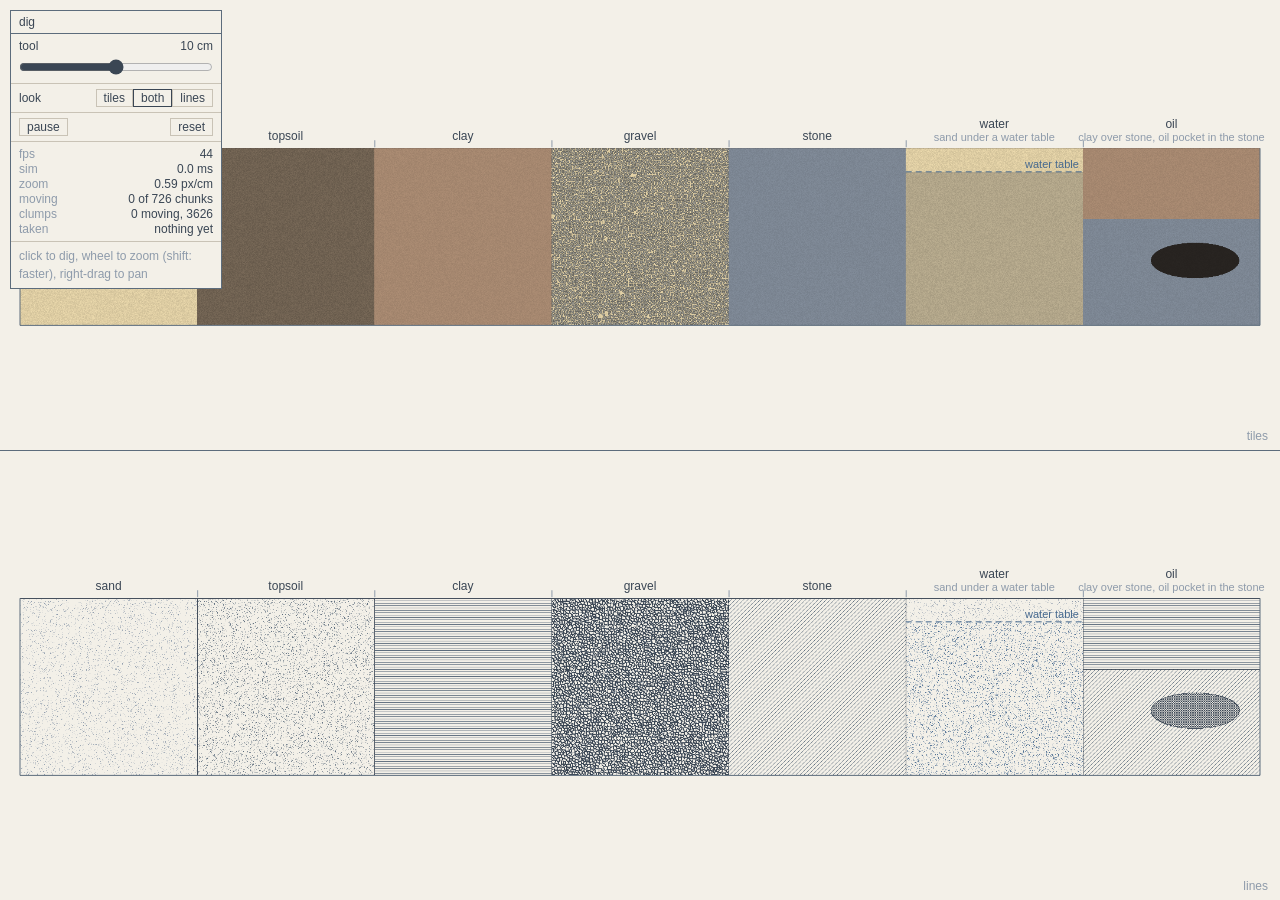
==== dig/index.html @ 8522723c "dig: standalone digging prototype with seven material bays 1 cm cell grid: loose sand/topsoil pours," ====
<!DOCTYPE html>
<html lang="en">
<head>
<meta charset="utf-8">
<meta name="viewport" content="width=device-width, initial-scale=1">
<title>6.371 km left — dig prototype</title>
<style>
  html, body {
    margin: 0;
    height: 100%;
    background: #f3f0e8;
    overflow: hidden;
    font: 12px ui-sans-serif, "Helvetica Neue", Helvetica, Arial, sans-serif;
    color: #3a4654;
  }
  canvas {
    display: block;
    width: 100%;
    height: 100%;
    cursor: crosshair;
  }
  #panel {
    position: fixed;
    top: 10px;
    left: 10px;
    width: 210px;
    background: #f3f0e8;
    border: 0.8px solid #5c6c7c;
    user-select: none;
  }
  #panel header {
    padding: 4px 8px;
    font-weight: 500;
    border-bottom: 0.8px solid #5c6c7c;
  }
  #panel .row {
    display: flex;
    align-items: center;
    justify-content: space-between;
    gap: 6px;
    padding: 5px 8px;
    border-bottom: 0.8px solid #c9c3b6;
  }
  #panel .row:last-child { border-bottom: 0; }
  #panel .slider { display: block; }
  #panel .slider span { display: flex; justify-content: space-between; }
  #panel input[type=range] {
    width: 100%;
    margin: 6px 0 2px;
    accent-color: #3a4654;
  }
  #panel button {
    font: inherit;
    color: inherit;
    background: none;
    border: 0.8px solid #c9c3b6;
    padding: 1px 7px;
    cursor: pointer;
  }
  #panel button.on {
    border-color: #3a4654;
    font-weight: 500;
  }
  #panel dl {
    display: grid;
    grid-template-columns: auto auto;
    gap: 1px 8px;
    margin: 0;
    padding: 5px 8px;
    border-bottom: 0.8px solid #c9c3b6;
  }
  #panel dt { color: #8e9bab; }
  #panel dd { margin: 0; text-align: right; }
  #panel .hint { color: #8e9bab; display: block; line-height: 1.5; }
</style>
</head>
<body>
<canvas id="sheet" aria-label="Side section of seven 3 m test bays to dig into"></canvas>
<aside id="panel">
  <header>dig</header>
  <label class="row slider">
    <span><span>tool</span><output id="toolOut">10 cm</output></span>
    <input id="tool" type="range" min="0" max="1" step="0.001" value="0.5">
  </label>
  <div class="row">
    <span>look</span>
    <span>
      <button data-look="tiles">tiles</button><button data-look="split">both</button><button data-look="lines">lines</button>
    </span>
  </div>
  <div class="row">
    <button id="pause">pause</button>
    <button id="reset">reset</button>
  </div>
  <dl id="stats"></dl>
  <div class="row"><span class="hint">click to dig, wheel to zoom (shift: faster), right-drag to pan</span></div>
</aside>
<script src="sim.js"></script>
<script src="view.js"></script>
</body>
</html>
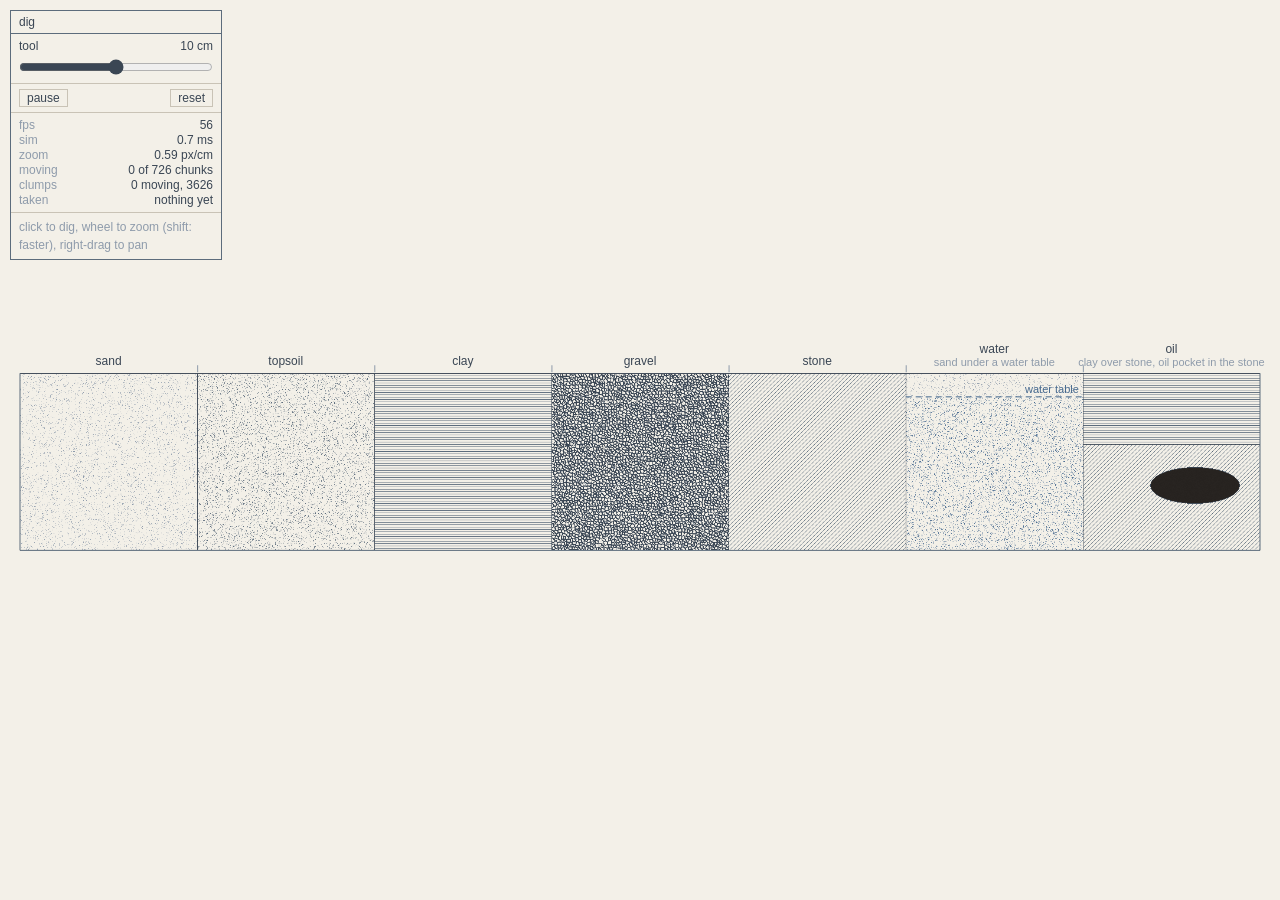
==== commit 724b2d12: "dig: line look only, with water and oil filled as in the tiles Drops the tiles view, the stacked spl" ====
--- a/dig/index.html
+++ b/dig/index.html
@@ -57,10 +57,6 @@
     padding: 1px 7px;
     cursor: pointer;
   }
-  #panel button.on {
-    border-color: #3a4654;
-    font-weight: 500;
-  }
   #panel dl {
     display: grid;
     grid-template-columns: auto auto;
@@ -83,12 +79,6 @@
     <input id="tool" type="range" min="0" max="1" step="0.001" value="0.5">
   </label>
   <div class="row">
-    <span>look</span>
-    <span>
-      <button data-look="tiles">tiles</button><button data-look="split">both</button><button data-look="lines">lines</button>
-    </span>
-  </div>
-  <div class="row">
     <button id="pause">pause</button>
     <button id="reset">reset</button>
   </div>
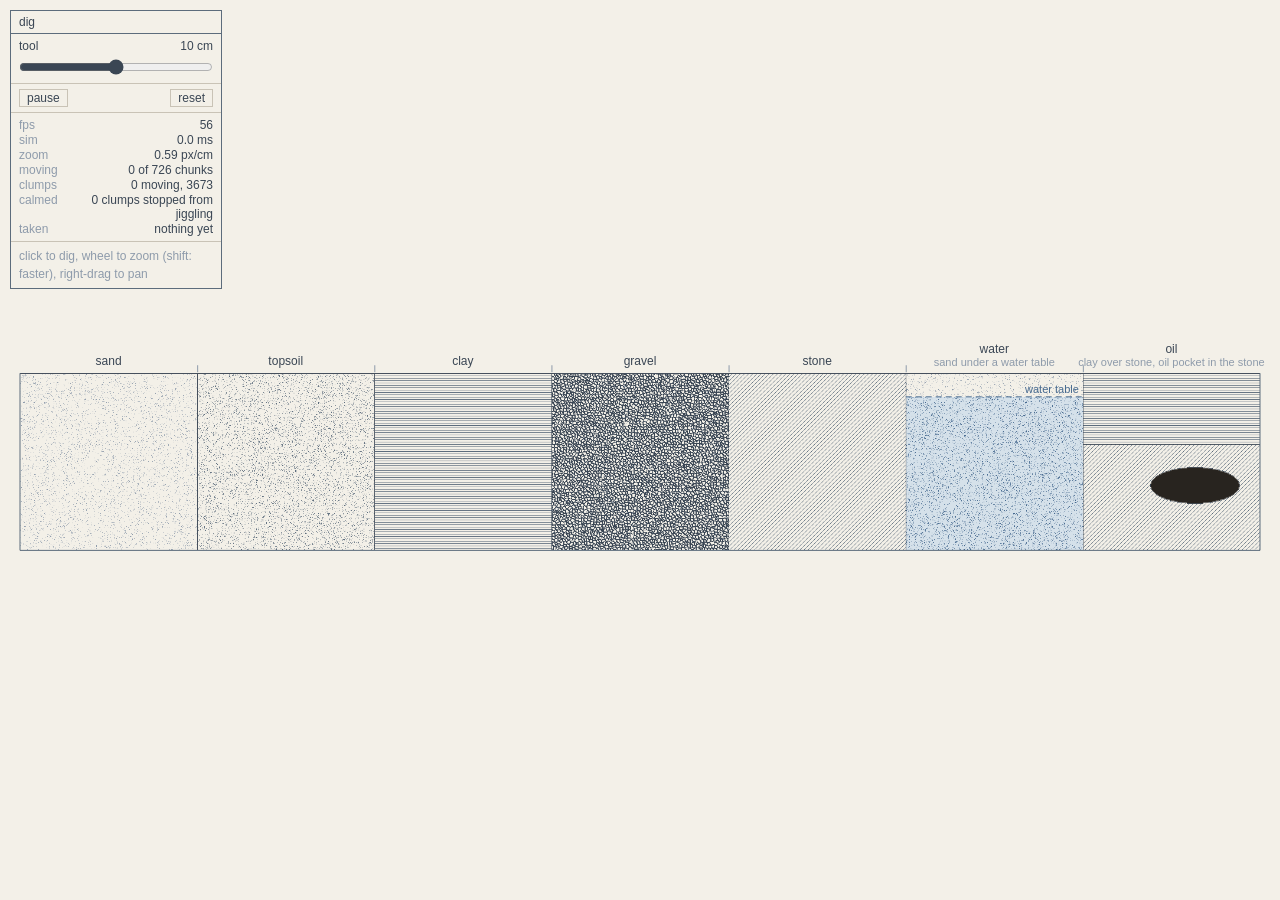
==== commit 1608434e: "dig: makeDig(world) with generated ground, a sliding window and stored chunks; bays as a world Co-au" ====
--- a/dig/index.html
+++ b/dig/index.html
@@ -86,6 +86,7 @@
   <div class="row"><span class="hint">click to dig, wheel to zoom (shift: faster), right-drag to pan</span></div>
 </aside>
 <script src="sim.js"></script>
+<script src="bays.js"></script>
 <script src="view.js"></script>
 </body>
 </html>
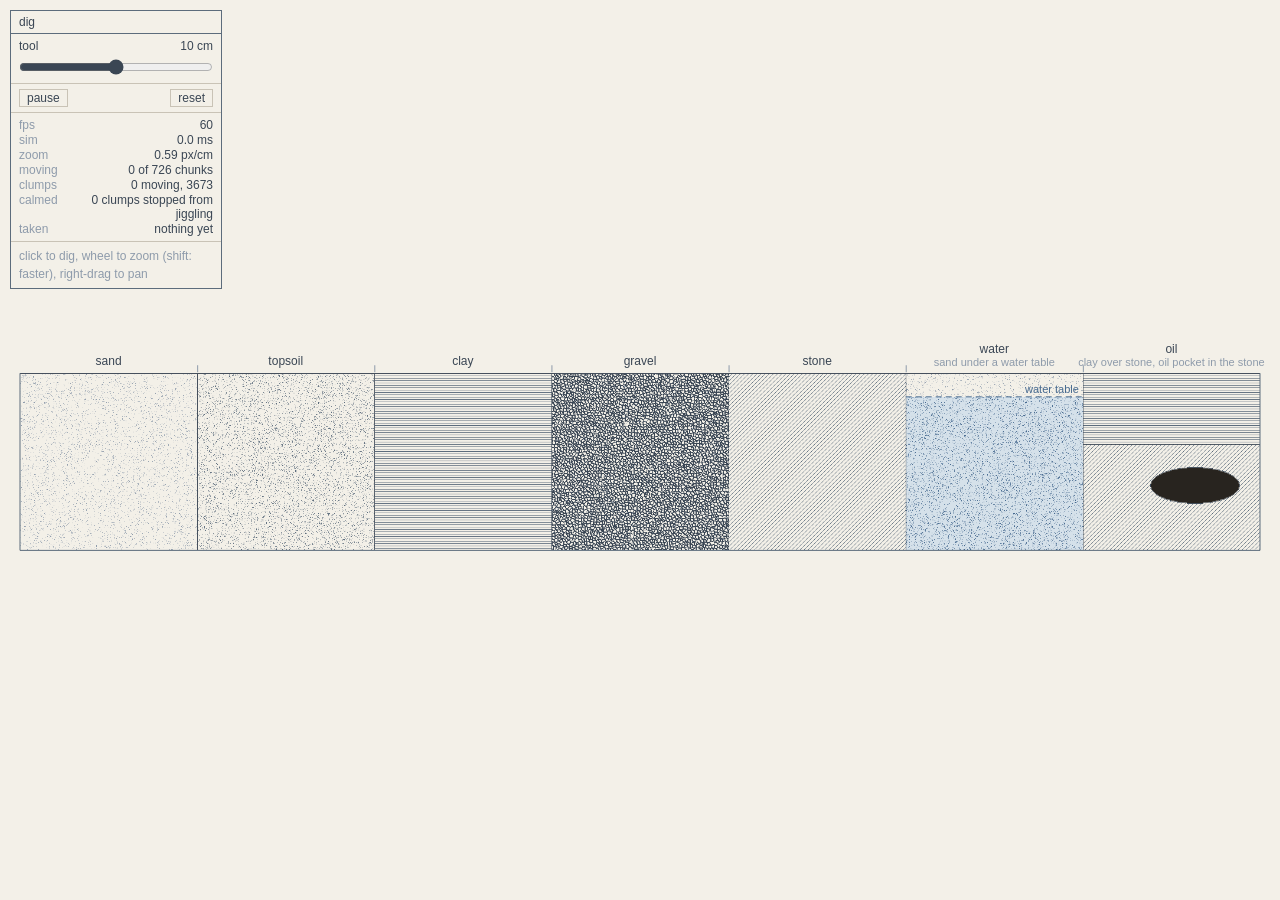
==== commit 5fa812b5: "dig: shared painter (paint.js) drawn through the context transform, with an overlay of changed groun" ====
--- a/dig/index.html
+++ b/dig/index.html
@@ -87,6 +87,7 @@
 </aside>
 <script src="sim.js"></script>
 <script src="bays.js"></script>
+<script src="paint.js"></script>
 <script src="view.js"></script>
 </body>
 </html>
